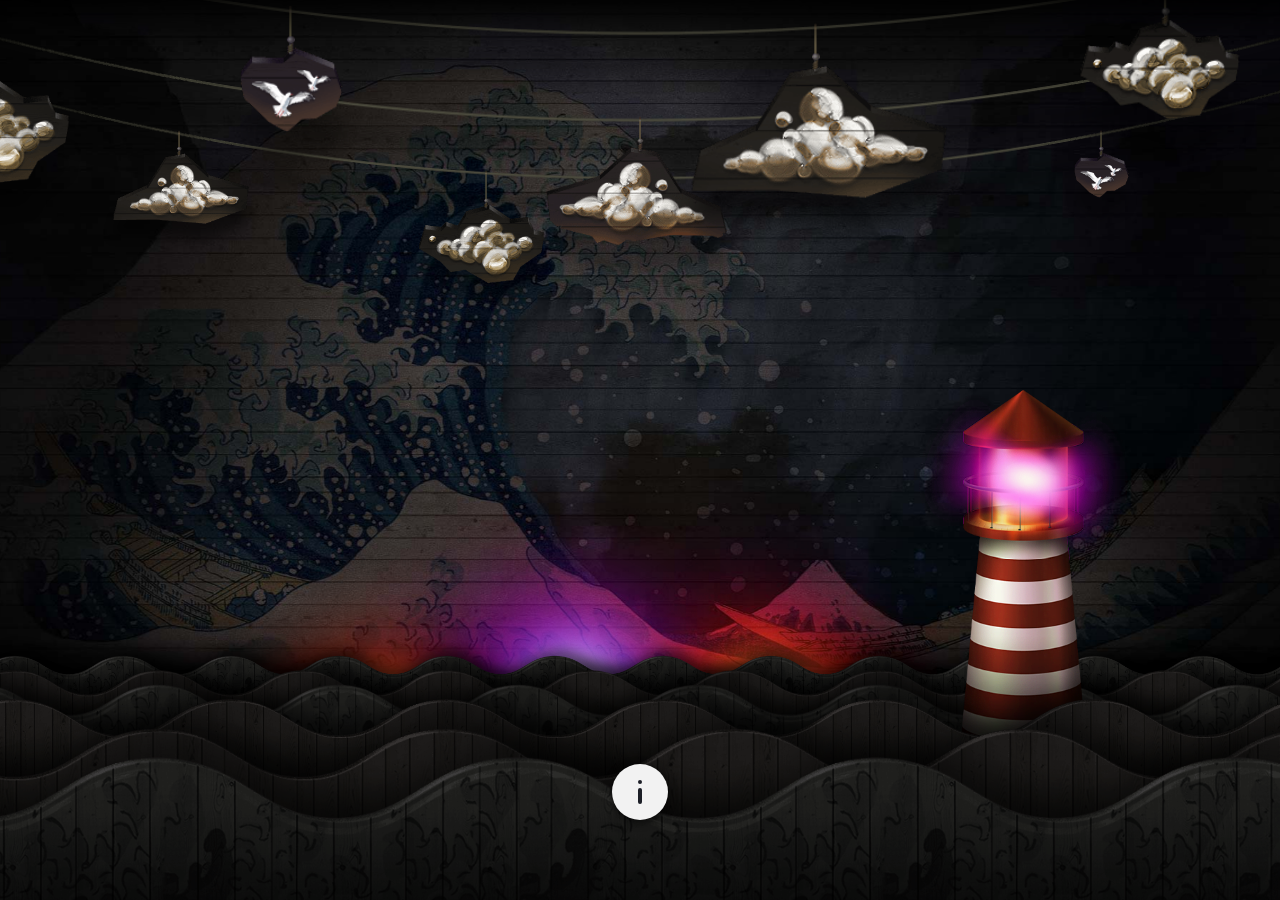
==== index.html @ 2e56b2ea "Add files via upload" ====
<!DOCTYPE html>
<html>
<head>

	<meta http-equiv="Content-Type" content="text/html; charset=utf-8">

	<title>hjwangwei.club</title>
	<!-- Behavioral Meta Data -->
	<meta name="apple-mobile-web-app-capable" content="yes">
	<meta name="viewport" content="width=device-width, initial-scale=1, maximum-scale=1, user-scalable=no">
	<!-- Styles -->
	<link rel="stylesheet" type="text/css" href="assets/styles/css/styles.css"/>

</head>
<body>

	<div id="fb-root"></div>

	<div id="container" class="wrapper">
		<ul id="scene" class="scene unselectable"
			data-friction-x="0.1"
			data-friction-y="0.1"
			data-scalar-x="25"
			data-scalar-y="15">
			<li class="layer" data-depth="0.00"></li>
			<li class="layer" data-depth="0.10"><div class="background"></div></li>
			<li class="layer" data-depth="0.10"><div class="light orange b phase-4"></div></li>
			<li class="layer" data-depth="0.10"><div class="light purple c phase-5"></div></li>
			<li class="layer" data-depth="0.10"><div class="light orange d phase-3"></div></li>
			<li class="layer" data-depth="0.15">
				<ul class="rope depth-10">
					<li><img src="assets/images/rope.png" alt="Rope"></li>
					<li class="hanger position-2">
						<div class="board cloud-2 swing-1"></div>
					</li>
					<li class="hanger position-4">
						<div class="board cloud-1 swing-3"></div>
					</li>
					<li class="hanger position-8">
						<div class="board birds swing-5"></div>
					</li>
				</ul>
			</li>
			<li class="layer" data-depth="0.30">
				<ul class="rope depth-30">
					<li><img src="assets/images/rope.png" alt="Rope"></li>
					<li class="hanger position-1">
						<div class="board cloud-1 swing-3"></div>
					</li>
					<li class="hanger position-5">
						<div class="board cloud-4 swing-1"></div>
					</li>
				</ul>
			</li>
			<li class="layer" data-depth="0.30"><div class="wave paint depth-30"></div></li>
			<li class="layer" data-depth="0.40"><div class="wave plain depth-40"></div></li>
			<li class="layer" data-depth="0.50"><div class="wave paint depth-50"></div></li>
			<li class="layer" data-depth="0.60"><div class="lighthouse depth-60"></div></li>
			<li class="layer" data-depth="0.60">
				<ul class="rope depth-60">
					<li><img src="assets/images/rope.png" alt="Rope"></li>
					<li class="hanger position-3">
						<div class="board birds swing-5"></div>
					</li>
					<li class="hanger position-6">
						<div class="board cloud-2 swing-2"></div>
					</li>
					<li class="hanger position-8">
						<div class="board cloud-3 swing-4"></div>
					</li>
				</ul>
			</li>
			<li class="layer" data-depth="0.60"><div class="wave plain depth-60"></div></li>
			<li class="layer" data-depth="0.80"><div class="wave plain depth-80"></div></li>
			<li class="layer" data-depth="1.00"><div class="wave paint depth-100"></div></li>
		</ul>
		<section id="about" class="wrapper about hide accelerate">
			<div class="cell accelerate">
				<div class="cables center accelerate">
					<div class="panel accelerate">
						<header>
							<h1>hjwangwei<em>.club</em></h1>
						</header>
						
						<div class="social">
							请选择服务 <span class="handle"></span>
						  <span class="handle"></span>
						</div>
						<ul class="links">
						  <a class="github" target="_blank" href="sjcf/index.html"> 随机吃饭</a>
							<li></li>
						</ul>
				  </div>
				</div>
			</div>
		</section>
		<button id="toggle" class="toggle i">
			<div class="cross">
				<div class="x"></div>
				<div class="y"></div>
			</div>
		</button>
		<div id="prompt" class="wrapper prompt hide accelerate">
			<div class="cell accelerate">
				<div class="panel center unselectable accelerate">
					<button id="dismiss" class="dismiss">
						<div class="cross">
							<div class="x"></div>
							<div class="y"></div>
						</div>
					</button>
					<div class="tilt-scene">
						<img class="tilt" src="assets/images/tilt.png">
					</div>
					<h2>Tilting is fun!</h2>
					<p>For the best experience, check out this site on a mobile 
					or tablet equipped with a gyroscope</p>
					<p>(iPads are the coolest)</p>
				</div>
			</div>
		</div>

	</div>

	<!-- Scripts -->
	<script src="assets/scripts/js/libraries.min.js"></script>
	<script src="deploy/jquery.parallax.js"></script>
	<script>

	// jQuery Selections
	var $html = $('html'),
			$container = $('#container'),
			$prompt = $('#prompt'),
			$toggle = $('#toggle'),
			$about = $('#about'),
			$scene = $('#scene');

	// Hide browser menu.
	(function() {
		setTimeout(function(){window.scrollTo(0,0);},0);
	})();

	// Setup FastClick.
	FastClick.attach(document.body);

	// Add touch functionality.
	if (Hammer.HAS_TOUCHEVENTS) {
		$container.hammer({drag_lock_to_axis: true});
		_.tap($html, 'a,button,[data-tap]');
	}

	// Add touch or mouse class to html element.
	$html.addClass(Hammer.HAS_TOUCHEVENTS ? 'touch' : 'mouse');

	// Resize handler.
	(resize = function() {
		$scene[0].style.width = window.innerWidth + 'px';
		$scene[0].style.height = window.innerHeight + 'px';
		if (!$prompt.hasClass('hide')) {
			if (window.innerWidth < 600) {
				$toggle.addClass('hide');
			} else {
				$toggle.removeClass('hide');
			}
		}
	})();

	// Attach window listeners.
	window.onresize = _.debounce(resize, 200);
	window.onscroll = _.debounce(resize, 200);

	function showDetails() {
		$about.removeClass('hide');
		$toggle.removeClass('i');
	}

	function hideDetails() {
		$about.addClass('hide');
		$toggle.addClass('i');
	}

	// Listen for toggle click event.
	$toggle.on('click', function(event) {
		$toggle.hasClass('i') ? showDetails() : hideDetails();
	});

	// Pretty simple huh?
	$scene.parallax();

	// Check for orientation support.
	setTimeout(function() {
		if ($scene.data('mode') === 'cursor') {
			$prompt.removeClass('hide');
			if (window.innerWidth < 600) $toggle.addClass('hide');
			$prompt.on('click', function(event) {
				$prompt.addClass('hide');
				if (window.innerWidth < 600) {
					setTimeout(function() {
						$toggle.removeClass('hide');
					},1200);
				}
			});
		}
	},1000);

	</script>
<div style="text-align:center;clear:both">
<p>适用浏览器：FireFox、Chrome、Safari、Opera、傲游、搜狗. 不支持IE8、360、世界之窗。</p>
<p>来源：<a href="http://sc.chinaz.com/" target="_blank">站长素材</a></p>
</div>
</body>
</html>
---- assets/styles/css/styles.css ----
@import url("http://fonts.googleapis.com/css?family=Dosis:600|Roboto+Slab:100,300,400,700");
article,
aside,
details,
figcaption,
figure,
footer,
header,
hgroup,
nav,
section,
summary {
  display: block; }

audio,
canvas,
video {
  display: inline-block;
  *display: inline;
  *zoom: 1; }

audio:not([controls]) {
  display: none;
  height: 0; }

[hidden] {
  display: none; }

html {
  font-size: 100%;
  -webkit-text-size-adjust: 100%;
  -ms-text-size-adjust: 100%; }

html,
button,
input,
select,
textarea {
  font-family: sans-serif; }

body {
  margin: 0; }

a:focus {
  outline: thin dotted; }

a:hover,
a:active {
  outline: 0; }

abbr[title] {
  border-bottom: 1px dotted; }

b,
strong {
  font-weight: bold; }

dfn {
  font-style: italic; }

mark {
  background: yellow;
  color: black; }

pre,
code,
kbd,
samp {
  font-family: monospace, serif;
  _font-family: "courier new", monospace;
  font-size: 1em; }

q {
  quotes: none; }

q:before,
q:after {
  content: "";
  content: none; }

small {
  font-size: 75%; }

sub,
sup {
  font-size: 75%;
  line-height: 0;
  position: relative;
  vertical-align: baseline; }

sup {
  top: -0.5em; }

sub {
  bottom: -0.25em; }

dl,
menu,
ol,
ul {
  margin: 1em 0; }

dd {
  margin: 0 0 0 40px; }

menu,
ol,
ul {
  padding: 0 0 0 40px; }

nav ul,
nav ol {
  list-style: none;
  list-style-image: none; }

img {
  border: 0;
  -ms-interpolation-mode: bicubic; }

svg:not(:root) {
  overflow: hidden; }

figure {
  margin: 0; }

form {
  margin: 0; }

fieldset {
  border: 1px solid silver;
  margin: 0 0;
  padding: 0.35em 0.625em 0.75em; }

legend {
  border: 0;
  padding: 0;
  white-space: normal;
  *margin-left: -7px; }

button,
input,
select,
textarea {
  font-size: 100%;
  margin: 0;
  vertical-align: baseline;
  *vertical-align: middle; }

button,
input {
  line-height: normal; }

button,
input[type="button"],
input[type="reset"],
input[type="submit"] {
  cursor: pointer;
  -webkit-appearance: button;
  *overflow: visible; }

button[disabled],
input[disabled] {
  cursor: default; }

input[type="checkbox"],
input[type="radio"] {
  box-sizing: border-box;
  padding: 0;
  *height: 13px;
  *width: 13px; }

input[type="search"] {
  -webkit-appearance: textfield;
  -moz-box-sizing: content-box;
  -webkit-box-sizing: content-box;
  box-sizing: content-box; }

input[type="search"]::-webkit-search-decoration,
input[type="search"]::-webkit-search-cancel-button {
  -webkit-appearance: none; }

button::-moz-focus-inner,
input::-moz-focus-inner {
  border: 0;
  padding: 0; }

textarea {
  overflow: auto;
  vertical-align: top; }

table {
  border-collapse: collapse;
  border-spacing: 0; }

@font-face {
  font-family: "icons";
  src: url("../../fonts/icons/icons.eot");
  src: url("../../fonts/icons/icons.eot?#iefix") format("embedded-opentype"), url("../../fonts/icons/icons.woff") format("woff"), url("../../fonts/icons/icons.ttf") format("truetype"), url("../../fonts/icons/icons.svg#icons") format("svg");
  font-weight: normal;
  font-style: normal; }

::selection {
  text-shadow: none;
  background: black;
  color: white; }

::-moz-selection {
  text-shadow: none;
  background: black;
  color: white; }

html {
  font-family: "Roboto Slab", sans-serif;
  font-size: 12px; }

body {
  -webkit-font-smoothing: antialiased;
  text-rendering: optimizeLegibility;
  line-height: 1.4em;
  background-color: black;
  text-align: center;
  color: white; }

h1, h2, h3 {
  line-height: 1.4em;
  font-weight: 300;
  margin: 0; }

h1 {
  font-size: 2.83333em; }

h2 {
  font-size: 2.33333em; }

p {
  margin: 0 0 1.4em; }

em {
  font-style: normal;
  color: #d92400; }

img {
  display: block;
  width: 100%; }

ul {
  list-style: none;
  display: block;
  padding: 0;
  margin: 0; }

a {
  text-decoration: none;
  color: #d92400; }

button {
  -webkit-font-smoothing: antialiased;
  -webkit-border-radius: 24px;
  -moz-border-radius: 24px;
  border-radius: 24px;
  -webkit-background-clip: padding-box;
  -moz-background-clip: padding-box;
  background-clip: padding-box;
  font-size: 1.33333em;
  line-height: 45.6px;
  font-family: "Dosis", sans-serif;
  background-color: #f2f2f2;
  font-weight: 600;
  height: 48px;
  width: 48px;
  position: relative;
  display: block;
  margin: 0 auto;
  border: none; }
  button.hide {
    opacity: 0; }

footer {
  position: absolute;
  padding: 17px 10px;
  text-align: right;
  bottom: 0;
  right: 0;
  left: 0; }
  footer .fb-like {
    display: inline-block;
    position: absolute;
    margin-left: 12px;
    bottom: 43px;
    right: 22px; }
  footer .twitter-share-button {
    display: inline-block;
    margin-left: 12px; }

.accelerate {
  -webkit-transform: translate3d(0,0,0);
  -moz-transform: translate3d(0,0,0);
  transform: translate3d(0,0,0);
  -webkit-transform-style: preserve-3d;
  -moz-transform-style: preserve-3d;
  transform-style: preserve-3d;
  -webkit-backface-visibility: hidden;
  -moz-backface-visibility: hidden;
  backface-visibility: hidden; }

.center {
  max-width: 400px;
  margin: 0 auto;
  width: 88%; }

.wrapper {
  min-height: 460px;
  position: absolute;
  overflow: hidden;
  display: table;
  height: 100%;
  width: 100%;
  left: 0;
  top: 0; }

.cell {
  vertical-align: middle;
  display: table-cell; }

.panel {
  -webkit-box-shadow: 0 2px 8px rgba(0, 0, 0, 0.6);
  -moz-box-shadow: 0 2px 8px rgba(0, 0, 0, 0.6);
  box-shadow: 0 2px 8px rgba(0, 0, 0, 0.6);
  -webkit-border-radius: 6px;
  -moz-border-radius: 6px;
  border-radius: 6px;
  -webkit-background-clip: padding-box;
  -moz-background-clip: padding-box;
  background-clip: padding-box;
  -webkit-transform: translate3d(0,0,0);
  -moz-transform: translate3d(0,0,0);
  transform: translate3d(0,0,0);
  position: relative; }

.about {
  -webkit-font-smoothing: auto;
  -webkit-perspective: 1000px;
  -moz-perspective: 1000px;
  perspective: 1000px;
  color: #666666; }
  .about:after {
    background-image: -webkit-linear-gradient(top, rgba(0, 0, 0, 0.8) 0%, rgba(0, 0, 0, 0) 100%);
    background-image: -moz-linear-gradient(top, rgba(0, 0, 0, 0.8) 0%, rgba(0, 0, 0, 0) 100%);
    background-image: linear-gradient(top, rgba(0, 0, 0, 0.8) 0%, rgba(0, 0, 0, 0) 100%);
    position: absolute;
    display: block;
    width: 100%;
    content: "";
    height: 5%;
    left: 0;
    top: 0; }
  .about.hide .cables {
    -webkit-transform: translate3d(0,-10%,0) rotateX(-90deg);
    -moz-transform: translate3d(0,-10%,0) rotateX(-90deg);
    transform: translate3d(0,-10%,0) rotateX(-90deg);
    opacity: 0; }
  .about.hide .panel {
    -webkit-transform: rotateX(-20deg);
    -moz-transform: rotateX(-20deg);
    transform: rotateX(-20deg); }
  .about .panel,
  .about .cables {
    -webkit-transform: translate3d(0,0,0);
    -moz-transform: translate3d(0,0,0);
    transform: translate3d(0,0,0);
    -webkit-transform-style: preserve-3d;
    -moz-transform-style: preserve-3d;
    transform-style: preserve-3d;
    -webkit-backface-visibility: hidden;
    -moz-backface-visibility: hidden;
    backface-visibility: hidden;
    position: relative; }
  .about .cables {
    -webkit-transform-origin: 50% -100%;
    -moz-transform-origin: 50% -100%;
    transform-origin: 50% -100%; }
    .about .cables:before {
      left: 10%;
      background: transparent url(../../images/cable.png) 0 0 no-repeat;
      position: absolute;
      display: block;
      height: 860px;
      width: 30px;
      content: "";
      top: -837px;
      z-index: 1; }
    .about .cables:after {
      right: 10%;
      background: transparent url(../../images/cable.png) 0 0 no-repeat;
      position: absolute;
      display: block;
      height: 860px;
      width: 30px;
      content: "";
      top: -837px;
      z-index: 1; }
  .about .panel {
    -webkit-transform-origin: 50% 0%;
    -moz-transform-origin: 50% 0%;
    transform-origin: 50% 0%;
    background: #f2f2f2 url(../../images/panel.jpg) -7px 0;
    background-size: 399px 357px; }
    .about .panel:before {
      border-left: 1px dashed rgba(29, 31, 39, 0.2);
      position: absolute;
      display: block;
      height: 100%;
      content: "";
      left: 5%;
      top: 0; }
    .about .panel:after {
      -webkit-border-radius: 0 0 6px 0;
      -moz-border-radius: 0 0 6px 0;
      border-radius: 0 0 6px 0;
      -webkit-background-clip: padding-box;
      -moz-background-clip: padding-box;
      background-clip: padding-box;
      background: transparent url(../../images/compass.png) 0 0 no-repeat;
      background-size: 224px 224px;
      position: absolute;
      display: block;
      height: 160px;
      width: 120px;
      opacity: 0.2;
      content: "";
      bottom: 0;
      right: 0; }
    .about .panel header {
      padding: 1em 0 1em; }
      .about .panel header:before {
        -webkit-border-radius: 6px 0 0 0;
        -moz-border-radius: 6px 0 0 0;
        border-radius: 6px 0 0 0;
        -webkit-background-clip: padding-box;
        -moz-background-clip: padding-box;
        background-clip: padding-box;
        background: transparent url(../../images/map.png) 0 0 no-repeat;
        background-size: 60.5px 82.5px;
        position: absolute;
        display: block;
        height: 150px;
        width: 110px;
        opacity: 0.8;
        content: "";
        left: 0;
        top: 0; }
    .about .panel h1 {
      font-weight: 100;
      color: #d92400; }
      .about .panel h1 em {
        color: #1d1f27; }
    .about .panel p {
      margin: 0 8% 1.2em;
      position: relative;
      z-index: 1; }
      .about .panel p strong {
        font-weight: 700;
        color: #1d1f27; }
    .about .panel .social {
      margin: 1.4em 0 1em;
      position: relative;
      z-index: 1; }
    .about .panel .twitter-follow-button {
      display: inline-block;
      margin-bottom: 0.8em; }
      .about .panel .twitter-follow-button + .twitter-follow-button {
        margin-left: 0.4em; }
    .about .panel .links {
      zoom: 1;
      -webkit-box-shadow: 0 0 8px 4px rgba(0, 0, 0, 0.1);
      -moz-box-shadow: 0 0 8px 4px rgba(0, 0, 0, 0.1);
      box-shadow: 0 0 8px 4px rgba(0, 0, 0, 0.1);
      border-top: 1px solid rgba(0, 0, 0, 0.2);
      position: relative;
      z-index: 1; }
      .about .panel .links:after, .about .panel .links:before {
        display: table;
        content: ""; }
      .about .panel .links:after {
        clear: both; }
      .about .panel .links li {
        -webkit-box-sizing: border-box;
        -moz-box-sizing: border-box;
        box-sizing: border-box;
        display: block;
        float: left;
        width: 50%; }
        .about .panel .links li a {
          -webkit-border-radius: 0 0 0 5px;
          -moz-border-radius: 0 0 0 5px;
          border-radius: 0 0 0 5px;
          -webkit-background-clip: padding-box;
          -moz-background-clip: padding-box;
          background-clip: padding-box; }
        .about .panel .links li + li {
          border-left: 1px solid rgba(0, 0, 0, 0.2); }
          .about .panel .links li + li a {
            -webkit-border-radius: 0 0 5px 0;
            -moz-border-radius: 0 0 5px 0;
            border-radius: 0 0 5px 0;
            -webkit-background-clip: padding-box;
            -moz-background-clip: padding-box;
            background-clip: padding-box; }
      .about .panel .links a {
        -webkit-font-smoothing: antialiased;
        font-size: 1.33333em;
        font-family: "Dosis", sans-serif;
        text-transform: uppercase;
        font-weight: 600;
        padding: 1em 0 1.1em;
        display: block; }
        .about .panel .links a.github:before, .about .panel .links a.download:before {
          content: "";
          font-family: "icons";
          text-transform: none;
          font-weight: normal;
          font-style: normal;
          line-height: 1em;
          font-size: 0.8em;
          margin-right: 0.5em;
          margin-left: -0.8em;
          position: relative;
          top: -1px; }
        .about .panel .links a.download:before {
          content: "d"; }
        .about .panel .links a.github:before {
          margin-right: 0.4em;
          content: "g"; }

.toggle {
  -webkit-box-shadow: 0 2px 8px rgba(0, 0, 0, 0.6);
  -moz-box-shadow: 0 2px 8px rgba(0, 0, 0, 0.6);
  box-shadow: 0 2px 8px rgba(0, 0, 0, 0.6);
  margin: -24px;
  position: absolute;
  bottom: 11.6%;
  left: 50%; }
  .toggle.i .cross {
    -webkit-transform: rotateZ(0deg);
    -moz-transform: rotateZ(0deg);
    transform: rotateZ(0deg); }
    .toggle.i .cross .x {
      margin-left: -2px;
      width: 4px;
      margin-top: -12px; }
    .toggle.i .cross .y {
      margin-top: -4px;
      height: 16px; }

.cross {
  -webkit-transform: rotateZ(45deg);
  -moz-transform: rotateZ(45deg);
  transform: rotateZ(45deg);
  position: absolute;
  left: 50%;
  top: 50%; }
  .cross .x, .cross .y {
    -webkit-border-radius: 2px;
    -moz-border-radius: 2px;
    border-radius: 2px;
    -webkit-background-clip: padding-box;
    -moz-background-clip: padding-box;
    background-clip: padding-box;
    background-color: #1d1f27;
    height: 4px;
    width: 4px;
    margin: -2px;
    position: absolute;
    left: 0;
    top: 0; }
  .cross .x {
    margin-left: -12px;
    margin-top: -2px;
    width: 24px; }
  .cross .y {
    margin-top: -12px;
    height: 24px; }

.prompt.hide {
  visibility: hidden; }
  .prompt.hide .panel {
    -webkit-transform: translate3d(0,250%,0) rotateY(360deg);
    -moz-transform: translate3d(0,250%,0) rotateY(360deg);
    transform: translate3d(0,250%,0) rotateY(360deg);
    opacity: 0; }
.prompt .cell {
  -webkit-perspective: 1000px;
  -moz-perspective: 1000px;
  perspective: 1000px; }
.prompt .dismiss {
  -webkit-transform: scale(0.5);
  -moz-transform: scale(0.5);
  transform: scale(0.5);
  background-color: transparent;
  position: absolute;
  right: 4px;
  top: 4px; }
.prompt .x, .prompt .y {
  background: white; }
.prompt .center {
  max-width: 300px;
  width: 82%; }
.prompt .panel {
  -webkit-perspective: none;
  -moz-perspective: none;
  perspective: none;
  -webkit-transform-style: flat;
  -moz-transform-style: flat;
  transform-style: flat;
  -webkit-transition: all 1.8s cubic-bezier(0.77, 0, 0.175, 1);
  -moz-transition: all 1.8s cubic-bezier(0.77, 0, 0.175, 1);
  transition: all 1.8s cubic-bezier(0.77, 0, 0.175, 1);
  border: 1px solid rgba(255, 255, 255, 0.15);
  background-color: rgba(0, 0, 0, 0.65);
  padding: 1.2em 0 1.8em; }
  .prompt .panel img {
    margin: 0.6em auto;
    width: 100px; }
  .prompt .panel h2 {
    margin: 0 0 0.4em; }
  .prompt .panel p {
    font-size: 1.25em;
    margin: 0 10% 1.25em;
    line-height: 1.25em;
    color: #999999; }
.prompt .tilt-scene {
  -webkit-perspective: 1000px;
  -moz-perspective: 1000px;
  perspective: 1000px;
  -webkit-transform: translate3d(0,0,100px);
  -moz-transform: translate3d(0,0,100px);
  transform: translate3d(0,0,100px);
  margin: 0 auto;
  width: 60%; }
.prompt .tilt {
  -webkit-animation: tilt 4s infinite alternate cubic-bezier(0.455, 0.03, 0.515, 0.955);
  -moz-animation: tilt 4s infinite alternate cubic-bezier(0.455, 0.03, 0.515, 0.955);
  animation: tilt 4s infinite alternate cubic-bezier(0.455, 0.03, 0.515, 0.955); }

.scene,
.layer {
  display: block;
  height: 100%;
  width: 100%;
  padding: 0;
  margin: 0; }

.scene {
  min-height: 460px;
  position: relative;
  overflow: hidden; }

.layer {
  position: absolute; }
  .layer div {
    -webkit-transform: translate3d(0,0,0);
    -moz-transform: translate3d(0,0,0);
    transform: translate3d(0,0,0);
    -webkit-transform-style: preserve-3d;
    -moz-transform-style: preserve-3d;
    transform-style: preserve-3d;
    -webkit-backface-visibility: hidden;
    -moz-backface-visibility: hidden;
    backface-visibility: hidden; }

.title {
  font-size: 3em;
  text-shadow: 0 8px 6px rgba(0, 0, 0, 0.6);
  margin-top: -0.7em;
  position: absolute;
  width: 100%;
  top: 42%; }

.background {
  background: url(../../images/background.jpg) no-repeat 50% 100%;
  bottom: 96px;
  background-size: cover;
  position: absolute;
  width: 110%;
  left: -5%;
  top: -5%; }

.lighthouse {
  -webkit-transform-origin: 50% 90%;
  -moz-transform-origin: 50% 90%;
  transform-origin: 50% 90%;
  -webkit-animation: lighthouse 4s 0.1s infinite alternate cubic-bezier(0.455, 0.03, 0.515, 0.955);
  -moz-animation: lighthouse 4s 0.1s infinite alternate cubic-bezier(0.455, 0.03, 0.515, 0.955);
  animation: lighthouse 4s 0.1s infinite alternate cubic-bezier(0.455, 0.03, 0.515, 0.955);
  margin: 0px -64px;
  background-size: 128px 224px;
  height: 224px;
  width: 128px;
  background-image: url(../../images/lighthouse.png);
  background-repeat: no-repeat;
  bottom: 64px;
  position: absolute;
  right: 20%; }

.wave {
  background: transparent repeat-x;
  position: absolute;
  width: 300%;
  left: -100%; }
  .wave:after {
    background-color: black;
    position: absolute;
    display: block;
    content: "";
    height: 500px;
    width: 100%;
    top: 100%;
    left: 0; }
  .wave.plain {
    background-image: url(../../images/wave-plain.png); }
  .wave.paint {
    background-image: url(../../images/wave-paint.png); }

.light {
  margin: -120px -120px;
  background-size: 240px 240px;
  height: 240px;
  width: 240px;
  background-repeat: no-repeat;
  bottom: 112px;
  position: absolute;
  left: 50%; }
  .light.orange {
    background-image: url(../../images/light-orange.png); }
  .light.purple {
    background-image: url(../../images/light-purple.png); }
  .light.a {
    bottom: 80px;
    left: 20%; }
  .light.b {
    bottom: 80px;
    left: 30%; }
  .light.c {
    bottom: 112px;
    left: 45%; }
  .light.d {
    bottom: 96px;
    left: 60%; }
  .light.e {
    bottom: 112px;
    left: 75%; }
  .light.f {
    bottom: 64px;
    left: 80%; }
  .light.phase-1 {
    -webkit-animation: phase 20s 0.1s infinite linear;
    -moz-animation: phase 20s 0.1s infinite linear;
    animation: phase 20s 0.1s infinite linear; }
  .light.phase-2 {
    -webkit-animation: phase 18s 0.1s infinite linear;
    -moz-animation: phase 18s 0.1s infinite linear;
    animation: phase 18s 0.1s infinite linear; }
  .light.phase-3 {
    -webkit-animation: phase 16s 0.1s infinite linear;
    -moz-animation: phase 16s 0.1s infinite linear;
    animation: phase 16s 0.1s infinite linear; }
  .light.phase-4 {
    -webkit-animation: phase 14s 0.1s infinite linear;
    -moz-animation: phase 14s 0.1s infinite linear;
    animation: phase 14s 0.1s infinite linear; }
  .light.phase-5 {
    -webkit-animation: phase 12s 0.1s infinite linear;
    -moz-animation: phase 12s 0.1s infinite linear;
    animation: phase 12s 0.1s infinite linear; }
  .light.phase-6 {
    -webkit-animation: phase 10s 0.1s infinite linear;
    -moz-animation: phase 10s 0.1s infinite linear;
    animation: phase 10s 0.1s infinite linear; }

.rope {
  width: 120%;
  position: relative;
  left: -10%;
  position: relative; }

.hanger {
  -webkit-transform-origin: 0% 0%;
  -moz-transform-origin: 0% 0%;
  transform-origin: 0% 0%;
  position: absolute; }
  .hanger.position-1 {
    top: 28%; }
  .hanger.position-2 {
    top: 46%; }
  .hanger.position-3 {
    top: 59%; }
  .hanger.position-4 {
    top: 66.5%; }
  .hanger.position-5 {
    top: 69.5%; }
  .hanger.position-6 {
    top: 66.5%; }
  .hanger.position-7 {
    top: 59%; }
  .hanger.position-8 {
    top: 46%; }
  .hanger.position-9 {
    top: 28%; }
  .hanger.position-1 {
    left: 10%; }
  .hanger.position-2 {
    left: 20%; }
  .hanger.position-3 {
    left: 30%; }
  .hanger.position-4 {
    left: 40%; }
  .hanger.position-5 {
    left: 50%; }
  .hanger.position-6 {
    left: 60%; }
  .hanger.position-7 {
    left: 70%; }
  .hanger.position-8 {
    left: 80%; }
  .hanger.position-9 {
    left: 90%; }

.board {
  -webkit-transform-origin: 50% 0%;
  -moz-transform-origin: 50% 0%;
  transform-origin: 50% 0%;
  margin: 0px -140px;
  background-size: 280px 280px;
  height: 280px;
  width: 280px;
  background-repeat: no-repeat;
  position: absolute;
  top: -4px;
  left: 0; }
  .board.birds {
    background-image: url(../../images/board-birds.png); }
  .board.cloud-1 {
    background-image: url(../../images/board-cloud-1.png); }
  .board.cloud-2 {
    background-image: url(../../images/board-cloud-2.png); }
  .board.cloud-3 {
    background-image: url(../../images/board-cloud-3.png); }
  .board.cloud-4 {
    background-image: url(../../images/board-cloud-4.png); }

.swing-1 {
  -webkit-animation: swing 4s infinite alternate cubic-bezier(0.455, 0.03, 0.515, 0.955);
  -moz-animation: swing 4s infinite alternate cubic-bezier(0.455, 0.03, 0.515, 0.955);
  animation: swing 4s infinite alternate cubic-bezier(0.455, 0.03, 0.515, 0.955); }

.swing-2 {
  -webkit-animation: swing 3.5s infinite alternate cubic-bezier(0.455, 0.03, 0.515, 0.955);
  -moz-animation: swing 3.5s infinite alternate cubic-bezier(0.455, 0.03, 0.515, 0.955);
  animation: swing 3.5s infinite alternate cubic-bezier(0.455, 0.03, 0.515, 0.955); }

.swing-3 {
  -webkit-animation: swing 3s infinite alternate cubic-bezier(0.455, 0.03, 0.515, 0.955);
  -moz-animation: swing 3s infinite alternate cubic-bezier(0.455, 0.03, 0.515, 0.955);
  animation: swing 3s infinite alternate cubic-bezier(0.455, 0.03, 0.515, 0.955); }

.swing-4 {
  -webkit-animation: swing 2.5s infinite alternate cubic-bezier(0.455, 0.03, 0.515, 0.955);
  -moz-animation: swing 2.5s infinite alternate cubic-bezier(0.455, 0.03, 0.515, 0.955);
  animation: swing 2.5s infinite alternate cubic-bezier(0.455, 0.03, 0.515, 0.955); }

.swing-5 {
  -webkit-animation: swing 2s infinite alternate cubic-bezier(0.455, 0.03, 0.515, 0.955);
  -moz-animation: swing 2s infinite alternate cubic-bezier(0.455, 0.03, 0.515, 0.955);
  animation: swing 2s infinite alternate cubic-bezier(0.455, 0.03, 0.515, 0.955); }

.wave.depth-10 {
  -webkit-animation: wave 8s 0.1s infinite linear;
  -moz-animation: wave 8s 0.1s infinite linear;
  animation: wave 8s 0.1s infinite linear;
  bottom: 140px;
  margin: 0px 0px;
  background-size: 40px 16px;
  height: 16px; }
  .wave.depth-10:after {
    height: 144px; }

.rope.depth-10 {
  -webkit-transform: scale(1);
  -moz-transform: scale(1);
  transform: scale(1);
  top: 20%; }
  .rope.depth-10 .hanger {
    -webkit-transform: scale(0.25);
    -moz-transform: scale(0.25);
    transform: scale(0.25); }

.wave.depth-20 {
  -webkit-animation: wave 7.55556s 0.1s infinite linear;
  -moz-animation: wave 7.55556s 0.1s infinite linear;
  animation: wave 7.55556s 0.1s infinite linear;
  bottom: 120px;
  margin: 0px 0px;
  background-size: 80px 32px;
  height: 32px; }
  .wave.depth-20:after {
    height: 128px; }

.rope.depth-20 {
  -webkit-transform: scale(1.02778);
  -moz-transform: scale(1.02778);
  transform: scale(1.02778);
  top: 16.66667%; }
  .rope.depth-20 .hanger {
    -webkit-transform: scale(0.27778);
    -moz-transform: scale(0.27778);
    transform: scale(0.27778); }

.wave.depth-30 {
  -webkit-animation: wave 7.11111s 0.1s infinite linear;
  -moz-animation: wave 7.11111s 0.1s infinite linear;
  animation: wave 7.11111s 0.1s infinite linear;
  bottom: 100px;
  margin: 0px 0px;
  background-size: 120px 48px;
  height: 48px; }
  .wave.depth-30:after {
    height: 112px; }

.rope.depth-30 {
  -webkit-transform: scale(1.05556);
  -moz-transform: scale(1.05556);
  transform: scale(1.05556);
  top: 13.33333%; }
  .rope.depth-30 .hanger {
    -webkit-transform: scale(0.30556);
    -moz-transform: scale(0.30556);
    transform: scale(0.30556); }

.wave.depth-40 {
  -webkit-animation: wave 6.66667s 0.1s infinite linear;
  -moz-animation: wave 6.66667s 0.1s infinite linear;
  animation: wave 6.66667s 0.1s infinite linear;
  bottom: 80px;
  margin: 0px 0px;
  background-size: 160px 64px;
  height: 64px; }
  .wave.depth-40:after {
    height: 96px; }

.rope.depth-40 {
  -webkit-transform: scale(1.08333);
  -moz-transform: scale(1.08333);
  transform: scale(1.08333);
  top: 10.0%; }
  .rope.depth-40 .hanger {
    -webkit-transform: scale(0.33333);
    -moz-transform: scale(0.33333);
    transform: scale(0.33333); }

.wave.depth-50 {
  -webkit-animation: wave 6.22222s 0.1s infinite linear;
  -moz-animation: wave 6.22222s 0.1s infinite linear;
  animation: wave 6.22222s 0.1s infinite linear;
  bottom: 60px;
  margin: 0px 0px;
  background-size: 200px 80px;
  height: 80px; }
  .wave.depth-50:after {
    height: 80px; }

.rope.depth-50 {
  -webkit-transform: scale(1.11111);
  -moz-transform: scale(1.11111);
  transform: scale(1.11111);
  top: 6.66667%; }
  .rope.depth-50 .hanger {
    -webkit-transform: scale(0.36111);
    -moz-transform: scale(0.36111);
    transform: scale(0.36111); }

.wave.depth-60 {
  -webkit-animation: wave 5.77778s 0.1s infinite linear;
  -moz-animation: wave 5.77778s 0.1s infinite linear;
  animation: wave 5.77778s 0.1s infinite linear;
  bottom: 40px;
  margin: 0px 0px;
  background-size: 240px 96px;
  height: 96px; }
  .wave.depth-60:after {
    height: 64px; }

.rope.depth-60 {
  -webkit-transform: scale(1.13889);
  -moz-transform: scale(1.13889);
  transform: scale(1.13889);
  top: 3.33333%; }
  .rope.depth-60 .hanger {
    -webkit-transform: scale(0.38889);
    -moz-transform: scale(0.38889);
    transform: scale(0.38889); }

.wave.depth-70 {
  -webkit-animation: wave 5.33333s 0.1s infinite linear;
  -moz-animation: wave 5.33333s 0.1s infinite linear;
  animation: wave 5.33333s 0.1s infinite linear;
  bottom: 20px;
  margin: 0px 0px;
  background-size: 280px 112px;
  height: 112px; }
  .wave.depth-70:after {
    height: 48px; }

.rope.depth-70 {
  -webkit-transform: scale(1.16667);
  -moz-transform: scale(1.16667);
  transform: scale(1.16667);
  top: 0.0%; }
  .rope.depth-70 .hanger {
    -webkit-transform: scale(0.41667);
    -moz-transform: scale(0.41667);
    transform: scale(0.41667); }

.wave.depth-80 {
  -webkit-animation: wave 4.88889s 0.1s infinite linear;
  -moz-animation: wave 4.88889s 0.1s infinite linear;
  animation: wave 4.88889s 0.1s infinite linear;
  bottom: 0px;
  margin: 0px 0px;
  background-size: 320px 128px;
  height: 128px; }
  .wave.depth-80:after {
    height: 32px; }

.rope.depth-80 {
  -webkit-transform: scale(1.19444);
  -moz-transform: scale(1.19444);
  transform: scale(1.19444);
  top: -3.33333%; }
  .rope.depth-80 .hanger {
    -webkit-transform: scale(0.44444);
    -moz-transform: scale(0.44444);
    transform: scale(0.44444); }

.wave.depth-90 {
  -webkit-animation: wave 4.44444s 0.1s infinite linear;
  -moz-animation: wave 4.44444s 0.1s infinite linear;
  animation: wave 4.44444s 0.1s infinite linear;
  bottom: -20px;
  margin: 0px 0px;
  background-size: 360px 144px;
  height: 144px; }
  .wave.depth-90:after {
    height: 16px; }

.rope.depth-90 {
  -webkit-transform: scale(1.22222);
  -moz-transform: scale(1.22222);
  transform: scale(1.22222);
  top: -6.66667%; }
  .rope.depth-90 .hanger {
    -webkit-transform: scale(0.47222);
    -moz-transform: scale(0.47222);
    transform: scale(0.47222); }

.wave.depth-100 {
  -webkit-animation: wave 4s 0.1s infinite linear;
  -moz-animation: wave 4s 0.1s infinite linear;
  animation: wave 4s 0.1s infinite linear;
  bottom: -40px;
  margin: 0px 0px;
  background-size: 400px 160px;
  height: 160px; }
  .wave.depth-100:after {
    height: 0px; }

.rope.depth-100 {
  -webkit-transform: scale(1.25);
  -moz-transform: scale(1.25);
  transform: scale(1.25);
  top: -10%; }
  .rope.depth-100 .hanger {
    -webkit-transform: scale(0.5);
    -moz-transform: scale(0.5);
    transform: scale(0.5); }

@media all and (min-width: 400px) {
  html {
    font-size: 12px; }

  .wrapper {
    min-height: 360px; }

  .about .panel header:before {
    background-size: 66px 90px; }

  .toggle {
    bottom: 12%; }

  .prompt .panel img {
    width: 80px; }

  .scene {
    min-height: 360px; }

  .rope.depth-10 {
    top: 10%; }
    .rope.depth-10 .hanger {
      -webkit-transform: scale(0.3);
      -moz-transform: scale(0.3);
      transform: scale(0.3); }

  .rope.depth-20 {
    top: 6.11111%; }
    .rope.depth-20 .hanger {
      -webkit-transform: scale(0.33333);
      -moz-transform: scale(0.33333);
      transform: scale(0.33333); }

  .rope.depth-30 {
    top: 2.22222%; }
    .rope.depth-30 .hanger {
      -webkit-transform: scale(0.36667);
      -moz-transform: scale(0.36667);
      transform: scale(0.36667); }

  .rope.depth-40 {
    top: -1.66667%; }
    .rope.depth-40 .hanger {
      -webkit-transform: scale(0.4);
      -moz-transform: scale(0.4);
      transform: scale(0.4); }

  .rope.depth-50 {
    top: -5.55556%; }
    .rope.depth-50 .hanger {
      -webkit-transform: scale(0.43333);
      -moz-transform: scale(0.43333);
      transform: scale(0.43333); }

  .rope.depth-60 {
    top: -9.44444%; }
    .rope.depth-60 .hanger {
      -webkit-transform: scale(0.46667);
      -moz-transform: scale(0.46667);
      transform: scale(0.46667); }

  .rope.depth-70 {
    top: -13.33333%; }
    .rope.depth-70 .hanger {
      -webkit-transform: scale(0.5);
      -moz-transform: scale(0.5);
      transform: scale(0.5); }

  .rope.depth-80 {
    top: -17.22222%; }
    .rope.depth-80 .hanger {
      -webkit-transform: scale(0.53333);
      -moz-transform: scale(0.53333);
      transform: scale(0.53333); }

  .rope.depth-90 {
    top: -21.11111%; }
    .rope.depth-90 .hanger {
      -webkit-transform: scale(0.56667);
      -moz-transform: scale(0.56667);
      transform: scale(0.56667); }

  .rope.depth-100 {
    top: -25%; }
    .rope.depth-100 .hanger {
      -webkit-transform: scale(0.6);
      -moz-transform: scale(0.6);
      transform: scale(0.6); } }
@media all and (min-width: 600px) {
  html {
    font-size: 15px; }

  button {
    -webkit-border-radius: 28px;
    -moz-border-radius: 28px;
    border-radius: 28px;
    -webkit-background-clip: padding-box;
    -moz-background-clip: padding-box;
    background-clip: padding-box;
    height: 56px;
    width: 56px; }

  footer .fb-like {
    position: static;
    bottom: auto;
    right: auto; }

  .center {
    max-width: 440px; }

  .about .panel:after {
    background-size: 252px 252px;
    height: 180px;
    width: 140px; }
  .about .panel header:before {
    background-size: 82.5px 112.5px; }

  .prompt {
    overflow: visible;
    display: block;
    width: 0; }
    .prompt.hide .panel {
      -webkit-transform: translate3d(0,50%,400px) rotateX(90deg);
      -moz-transform: translate3d(0,50%,400px) rotateX(90deg);
      transform: translate3d(0,50%,400px) rotateX(90deg); }
    .prompt .cell {
      position: absolute;
      display: block;
      bottom: 25px;
      left: 25px; }
    .prompt .dismiss {
      right: 0px;
      top: 0px; }
    .prompt .panel {
      -webkit-transition: all 1.2s cubic-bezier(0.77, 0, 0.175, 1);
      -moz-transition: all 1.2s cubic-bezier(0.77, 0, 0.175, 1);
      transition: all 1.2s cubic-bezier(0.77, 0, 0.175, 1);
      -webkit-transform-origin: 50% 100%;
      -moz-transform-origin: 50% 100%;
      transform-origin: 50% 100%;
      padding: 1em 0 0.8em;
      width: 220px; }
      .prompt .panel img {
        margin: 0.4em auto 0.6em;
        width: 80px; }
      .prompt .panel h2 {
        font-size: 1.6em; }
      .prompt .panel p {
        font-size: 0.93333em;
        margin: 0 10% 1.3em;
        line-height: 1.3em; }

  .toggle {
    margin: -28px;
    bottom: 15%; }

  .title {
    font-size: 3.46667em; }

  .background {
    bottom: 96px; }

  .lighthouse {
    margin: 0px -96px;
    background-size: 192px 336px;
    height: 336px;
    width: 192px;
    bottom: 128px; }

  .light {
    margin: -140px -140px;
    background-size: 280px 280px;
    height: 280px;
    width: 280px; }
    .light.a {
      bottom: 144px; }
    .light.b {
      bottom: 144px; }
    .light.c {
      bottom: 192px; }
    .light.d {
      bottom: 160px; }
    .light.e {
      bottom: 192px; }
    .light.f {
      bottom: 128px; }

  .wave.depth-10 {
    bottom: 210px;
    margin: 0px 0px;
    background-size: 60px 24px;
    height: 24px; }
    .wave.depth-10:after {
      height: 216px; }

  .rope.depth-10 {
    top: 20%; }
    .rope.depth-10 .hanger {
      -webkit-transform: scale(0.5);
      -moz-transform: scale(0.5);
      transform: scale(0.5); }

  .wave.depth-20 {
    bottom: 180px;
    margin: 0px 0px;
    background-size: 120px 48px;
    height: 48px; }
    .wave.depth-20:after {
      height: 192px; }

  .rope.depth-20 {
    top: 16.66667%; }
    .rope.depth-20 .hanger {
      -webkit-transform: scale(0.55556);
      -moz-transform: scale(0.55556);
      transform: scale(0.55556); }

  .wave.depth-30 {
    bottom: 150px;
    margin: 0px 0px;
    background-size: 180px 72px;
    height: 72px; }
    .wave.depth-30:after {
      height: 168px; }

  .rope.depth-30 {
    top: 13.33333%; }
    .rope.depth-30 .hanger {
      -webkit-transform: scale(0.61111);
      -moz-transform: scale(0.61111);
      transform: scale(0.61111); }

  .wave.depth-40 {
    bottom: 120px;
    margin: 0px 0px;
    background-size: 240px 96px;
    height: 96px; }
    .wave.depth-40:after {
      height: 144px; }

  .rope.depth-40 {
    top: 10.0%; }
    .rope.depth-40 .hanger {
      -webkit-transform: scale(0.66667);
      -moz-transform: scale(0.66667);
      transform: scale(0.66667); }

  .wave.depth-50 {
    bottom: 90px;
    margin: 0px 0px;
    background-size: 300px 120px;
    height: 120px; }
    .wave.depth-50:after {
      height: 120px; }

  .rope.depth-50 {
    top: 6.66667%; }
    .rope.depth-50 .hanger {
      -webkit-transform: scale(0.72222);
      -moz-transform: scale(0.72222);
      transform: scale(0.72222); }

  .wave.depth-60 {
    bottom: 60px;
    margin: 0px 0px;
    background-size: 360px 144px;
    height: 144px; }
    .wave.depth-60:after {
      height: 96px; }

  .rope.depth-60 {
    top: 3.33333%; }
    .rope.depth-60 .hanger {
      -webkit-transform: scale(0.77778);
      -moz-transform: scale(0.77778);
      transform: scale(0.77778); }

  .wave.depth-70 {
    bottom: 30px;
    margin: 0px 0px;
    background-size: 420px 168px;
    height: 168px; }
    .wave.depth-70:after {
      height: 72px; }

  .rope.depth-70 {
    top: 0.0%; }
    .rope.depth-70 .hanger {
      -webkit-transform: scale(0.83333);
      -moz-transform: scale(0.83333);
      transform: scale(0.83333); }

  .wave.depth-80 {
    bottom: 0px;
    margin: 0px 0px;
    background-size: 480px 192px;
    height: 192px; }
    .wave.depth-80:after {
      height: 48px; }

  .rope.depth-80 {
    top: -3.33333%; }
    .rope.depth-80 .hanger {
      -webkit-transform: scale(0.88889);
      -moz-transform: scale(0.88889);
      transform: scale(0.88889); }

  .wave.depth-90 {
    bottom: -30px;
    margin: 0px 0px;
    background-size: 540px 216px;
    height: 216px; }
    .wave.depth-90:after {
      height: 24px; }

  .rope.depth-90 {
    top: -6.66667%; }
    .rope.depth-90 .hanger {
      -webkit-transform: scale(0.94444);
      -moz-transform: scale(0.94444);
      transform: scale(0.94444); }

  .wave.depth-100 {
    bottom: -60px;
    margin: 0px 0px;
    background-size: 600px 240px;
    height: 240px; }
    .wave.depth-100:after {
      height: 0px; }

  .rope.depth-100 {
    top: -10%; }
    .rope.depth-100 .hanger {
      -webkit-transform: scale(1);
      -moz-transform: scale(1);
      transform: scale(1); } }
@media all and (min-width: 900px) {
  html {
    font-size: 15px; }

  .center {
    max-width: 560px; }

  .about .panel:after {
    background-size: 280px 280px;
    height: 200px;
    width: 160px; }
  .about .panel header:before {
    background-size: 82.5px 112.5px; }
  .about .panel .links a {
    padding: 1.2em 0 1.3em; }

  .toggle {
    margin: -28px;
    bottom: 12%; }

  .title {
    font-size: 3.46667em; }

  .background {
    bottom: 160px; }

  .lighthouse {
    margin: 0px -104px;
    background-size: 208px 364px;
    height: 364px;
    width: 208px;
    bottom: 128px; }

  .light {
    margin: -160px -160px;
    background-size: 320px 320px;
    height: 320px;
    width: 320px; }
    .light.a {
      bottom: 112px;
      left: 15%; }
    .light.b {
      bottom: 160px; }
    .light.c {
      bottom: 208px; }
    .light.d {
      bottom: 176px; }
    .light.e {
      bottom: 208px; }
    .light.f {
      bottom: 128px;
      left: 85%; }

  .wave.depth-10 {
    bottom: 238px;
    margin: 0px 0px;
    background-size: 68px 27.2px;
    height: 27px; }
    .wave.depth-10:after {
      height: 244.8px; }

  .rope.depth-10 {
    top: 10%; }
    .rope.depth-10 .hanger {
      -webkit-transform: scale(0.5);
      -moz-transform: scale(0.5);
      transform: scale(0.5); }

  .wave.depth-20 {
    bottom: 204px;
    margin: 0px 0px;
    background-size: 136px 54.4px;
    height: 54px; }
    .wave.depth-20:after {
      height: 217.6px; }

  .rope.depth-20 {
    top: 6.66667%; }
    .rope.depth-20 .hanger {
      -webkit-transform: scale(0.56111);
      -moz-transform: scale(0.56111);
      transform: scale(0.56111); }

  .wave.depth-30 {
    bottom: 170px;
    margin: 0px 0px;
    background-size: 204px 81.6px;
    height: 82px; }
    .wave.depth-30:after {
      height: 190.4px; }

  .rope.depth-30 {
    top: 3.33333%; }
    .rope.depth-30 .hanger {
      -webkit-transform: scale(0.62222);
      -moz-transform: scale(0.62222);
      transform: scale(0.62222); }

  .wave.depth-40 {
    bottom: 136px;
    margin: 0px 0px;
    background-size: 272px 108.8px;
    height: 109px; }
    .wave.depth-40:after {
      height: 163.2px; }

  .rope.depth-40 {
    top: 0.0%; }
    .rope.depth-40 .hanger {
      -webkit-transform: scale(0.68333);
      -moz-transform: scale(0.68333);
      transform: scale(0.68333); }

  .wave.depth-50 {
    bottom: 102px;
    margin: 0px 0px;
    background-size: 340px 136px;
    height: 136px; }
    .wave.depth-50:after {
      height: 136px; }

  .rope.depth-50 {
    top: -3.33333%; }
    .rope.depth-50 .hanger {
      -webkit-transform: scale(0.74444);
      -moz-transform: scale(0.74444);
      transform: scale(0.74444); }

  .wave.depth-60 {
    bottom: 68px;
    margin: 0px 0px;
    background-size: 408px 163.2px;
    height: 163px; }
    .wave.depth-60:after {
      height: 108.8px; }

  .rope.depth-60 {
    top: -6.66667%; }
    .rope.depth-60 .hanger {
      -webkit-transform: scale(0.80556);
      -moz-transform: scale(0.80556);
      transform: scale(0.80556); }

  .wave.depth-70 {
    bottom: 34px;
    margin: 0px 0px;
    background-size: 476.0px 190.4px;
    height: 190px; }
    .wave.depth-70:after {
      height: 81.6px; }

  .rope.depth-70 {
    top: -10.0%; }
    .rope.depth-70 .hanger {
      -webkit-transform: scale(0.86667);
      -moz-transform: scale(0.86667);
      transform: scale(0.86667); }

  .wave.depth-80 {
    bottom: 0px;
    margin: 0px 0px;
    background-size: 544px 217.6px;
    height: 218px; }
    .wave.depth-80:after {
      height: 54.4px; }

  .rope.depth-80 {
    top: -13.33333%; }
    .rope.depth-80 .hanger {
      -webkit-transform: scale(0.92778);
      -moz-transform: scale(0.92778);
      transform: scale(0.92778); }

  .wave.depth-90 {
    bottom: -34px;
    margin: 0px 0px;
    background-size: 612px 244.8px;
    height: 245px; }
    .wave.depth-90:after {
      height: 27.2px; }

  .rope.depth-90 {
    top: -16.66667%; }
    .rope.depth-90 .hanger {
      -webkit-transform: scale(0.98889);
      -moz-transform: scale(0.98889);
      transform: scale(0.98889); }

  .wave.depth-100 {
    bottom: -68px;
    margin: 0px 0px;
    background-size: 680px 272px;
    height: 272px; }
    .wave.depth-100:after {
      height: 0px; }

  .rope.depth-100 {
    top: -20%; }
    .rope.depth-100 .hanger {
      -webkit-transform: scale(1.05);
      -moz-transform: scale(1.05);
      transform: scale(1.05); } }
@media all and (min-width: 1200px) {
  html {
    font-size: 16px; }

  .center {
    max-width: 620px; }

  .about .panel:after {
    background-size: 280px 280px;
    height: 200px;
    width: 170px; }
  .about .panel header:before {
    background-size: 93.5px 127.5px; }

  .prompt .panel {
    width: 240px; }

  .lighthouse {
    margin: 0px -112px;
    background-size: 224px 392px;
    height: 392px;
    width: 224px; }

  .light {
    margin: -200px -200px;
    background-size: 400px 400px;
    height: 400px;
    width: 400px; }

  .wave.depth-10 {
    bottom: 252px;
    margin: 0px 0px;
    background-size: 72px 28.8px;
    height: 29px; }
    .wave.depth-10:after {
      height: 259.2px; }

  .rope.depth-10 {
    top: 5%; }
    .rope.depth-10 .hanger {
      -webkit-transform: scale(0.6);
      -moz-transform: scale(0.6);
      transform: scale(0.6); }

  .wave.depth-20 {
    bottom: 216px;
    margin: 0px 0px;
    background-size: 144px 57.6px;
    height: 58px; }
    .wave.depth-20:after {
      height: 230.4px; }

  .rope.depth-20 {
    top: 1.66667%; }
    .rope.depth-20 .hanger {
      -webkit-transform: scale(0.67778);
      -moz-transform: scale(0.67778);
      transform: scale(0.67778); }

  .wave.depth-30 {
    bottom: 180px;
    margin: 0px 0px;
    background-size: 216px 86.4px;
    height: 86px; }
    .wave.depth-30:after {
      height: 201.6px; }

  .rope.depth-30 {
    top: -1.66667%; }
    .rope.depth-30 .hanger {
      -webkit-transform: scale(0.75556);
      -moz-transform: scale(0.75556);
      transform: scale(0.75556); }

  .wave.depth-40 {
    bottom: 144px;
    margin: 0px 0px;
    background-size: 288px 115.2px;
    height: 115px; }
    .wave.depth-40:after {
      height: 172.8px; }

  .rope.depth-40 {
    top: -5.0%; }
    .rope.depth-40 .hanger {
      -webkit-transform: scale(0.83333);
      -moz-transform: scale(0.83333);
      transform: scale(0.83333); }

  .wave.depth-50 {
    bottom: 108px;
    margin: 0px 0px;
    background-size: 360px 144px;
    height: 144px; }
    .wave.depth-50:after {
      height: 144px; }

  .rope.depth-50 {
    top: -8.33333%; }
    .rope.depth-50 .hanger {
      -webkit-transform: scale(0.91111);
      -moz-transform: scale(0.91111);
      transform: scale(0.91111); }

  .wave.depth-60 {
    bottom: 72px;
    margin: 0px 0px;
    background-size: 432px 172.8px;
    height: 173px; }
    .wave.depth-60:after {
      height: 115.2px; }

  .rope.depth-60 {
    top: -11.66667%; }
    .rope.depth-60 .hanger {
      -webkit-transform: scale(0.98889);
      -moz-transform: scale(0.98889);
      transform: scale(0.98889); }

  .wave.depth-70 {
    bottom: 36px;
    margin: 0px 0px;
    background-size: 504.0px 201.6px;
    height: 202px; }
    .wave.depth-70:after {
      height: 86.4px; }

  .rope.depth-70 {
    top: -15.0%; }
    .rope.depth-70 .hanger {
      -webkit-transform: scale(1.06667);
      -moz-transform: scale(1.06667);
      transform: scale(1.06667); }

  .wave.depth-80 {
    bottom: 0px;
    margin: 0px 0px;
    background-size: 576px 230.4px;
    height: 230px; }
    .wave.depth-80:after {
      height: 57.6px; }

  .rope.depth-80 {
    top: -18.33333%; }
    .rope.depth-80 .hanger {
      -webkit-transform: scale(1.14444);
      -moz-transform: scale(1.14444);
      transform: scale(1.14444); }

  .wave.depth-90 {
    bottom: -36px;
    margin: 0px 0px;
    background-size: 648px 259.2px;
    height: 259px; }
    .wave.depth-90:after {
      height: 28.8px; }

  .rope.depth-90 {
    top: -21.66667%; }
    .rope.depth-90 .hanger {
      -webkit-transform: scale(1.22222);
      -moz-transform: scale(1.22222);
      transform: scale(1.22222); }

  .wave.depth-100 {
    bottom: -72px;
    margin: 0px 0px;
    background-size: 720px 288px;
    height: 288px; }
    .wave.depth-100:after {
      height: 0px; }

  .rope.depth-100 {
    top: -25%; }
    .rope.depth-100 .hanger {
      -webkit-transform: scale(1.3);
      -moz-transform: scale(1.3);
      transform: scale(1.3); } }
a, button {
  -webkit-transition: color 0.6s cubic-bezier(0.165, 0.84, 0.44, 1), background-color 0.6s cubic-bezier(0.165, 0.84, 0.44, 1), opacity 0.6s cubic-bezier(0.165, 0.84, 0.44, 1);
  -moz-transition: color 0.6s cubic-bezier(0.165, 0.84, 0.44, 1), background-color 0.6s cubic-bezier(0.165, 0.84, 0.44, 1), opacity 0.6s cubic-bezier(0.165, 0.84, 0.44, 1);
  transition: color 0.6s cubic-bezier(0.165, 0.84, 0.44, 1), background-color 0.6s cubic-bezier(0.165, 0.84, 0.44, 1), opacity 0.6s cubic-bezier(0.165, 0.84, 0.44, 1); }

.cross, .x, .y {
  -webkit-transition: all 0.3s cubic-bezier(0.165, 0.84, 0.44, 1);
  -moz-transition: all 0.3s cubic-bezier(0.165, 0.84, 0.44, 1);
  transition: all 0.3s cubic-bezier(0.165, 0.84, 0.44, 1); }

.about .panel,
.about .cables {
  -webkit-transition: all 0.8s cubic-bezier(0.77, 0, 0.175, 1);
  -moz-transition: all 0.8s cubic-bezier(0.77, 0, 0.175, 1);
  transition: all 0.8s cubic-bezier(0.77, 0, 0.175, 1); }

@-webkit-keyframes phase {
  0% {
    opacity: 1; }

  25% {
    opacity: 0.4; }

  50% {
    opacity: 0.8; }

  75% {
    opacity: 0.4; }

  100% {
    opacity: 1; } }

@-moz-keyframes phase {
  0% {
    opacity: 1; }

  25% {
    opacity: 0.4; }

  50% {
    opacity: 0.8; }

  75% {
    opacity: 0.4; }

  100% {
    opacity: 1; } }

@-ms-keyframes phase {
  0% {
    opacity: 1; }

  25% {
    opacity: 0.4; }

  50% {
    opacity: 0.8; }

  75% {
    opacity: 0.4; }

  100% {
    opacity: 1; } }

@keyframes phase {
  0% {
    opacity: 1; }

  25% {
    opacity: 0.4; }

  50% {
    opacity: 0.8; }

  75% {
    opacity: 0.4; }

  100% {
    opacity: 1; } }

@-webkit-keyframes tilt {
  0% {
    -webkit-transform: rotateX(-30deg);
    -moz-transform: rotateX(-30deg);
    transform: rotateX(-30deg); }

  25% {
    -webkit-transform: rotateX( 30deg);
    -moz-transform: rotateX( 30deg);
    transform: rotateX( 30deg); }

  50% {
    -webkit-transform: rotateY(-30deg);
    -moz-transform: rotateY(-30deg);
    transform: rotateY(-30deg); }

  75% {
    -webkit-transform: rotateY( 30deg);
    -moz-transform: rotateY( 30deg);
    transform: rotateY( 30deg); }

  100% {
    -webkit-transform: rotateZ( 20deg);
    -moz-transform: rotateZ( 20deg);
    transform: rotateZ( 20deg); } }

@-moz-keyframes tilt {
  0% {
    -webkit-transform: rotateX(-30deg);
    -moz-transform: rotateX(-30deg);
    transform: rotateX(-30deg); }

  25% {
    -webkit-transform: rotateX( 30deg);
    -moz-transform: rotateX( 30deg);
    transform: rotateX( 30deg); }

  50% {
    -webkit-transform: rotateY(-30deg);
    -moz-transform: rotateY(-30deg);
    transform: rotateY(-30deg); }

  75% {
    -webkit-transform: rotateY( 30deg);
    -moz-transform: rotateY( 30deg);
    transform: rotateY( 30deg); }

  100% {
    -webkit-transform: rotateZ( 20deg);
    -moz-transform: rotateZ( 20deg);
    transform: rotateZ( 20deg); } }

@-ms-keyframes tilt {
  0% {
    -webkit-transform: rotateX(-30deg);
    -moz-transform: rotateX(-30deg);
    transform: rotateX(-30deg); }

  25% {
    -webkit-transform: rotateX( 30deg);
    -moz-transform: rotateX( 30deg);
    transform: rotateX( 30deg); }

  50% {
    -webkit-transform: rotateY(-30deg);
    -moz-transform: rotateY(-30deg);
    transform: rotateY(-30deg); }

  75% {
    -webkit-transform: rotateY( 30deg);
    -moz-transform: rotateY( 30deg);
    transform: rotateY( 30deg); }

  100% {
    -webkit-transform: rotateZ( 20deg);
    -moz-transform: rotateZ( 20deg);
    transform: rotateZ( 20deg); } }

@keyframes tilt {
  0% {
    -webkit-transform: rotateX(-30deg);
    -moz-transform: rotateX(-30deg);
    transform: rotateX(-30deg); }

  25% {
    -webkit-transform: rotateX( 30deg);
    -moz-transform: rotateX( 30deg);
    transform: rotateX( 30deg); }

  50% {
    -webkit-transform: rotateY(-30deg);
    -moz-transform: rotateY(-30deg);
    transform: rotateY(-30deg); }

  75% {
    -webkit-transform: rotateY( 30deg);
    -moz-transform: rotateY( 30deg);
    transform: rotateY( 30deg); }

  100% {
    -webkit-transform: rotateZ( 20deg);
    -moz-transform: rotateZ( 20deg);
    transform: rotateZ( 20deg); } }

@-webkit-keyframes wave {
  0% {
    -webkit-transform: rotateZ(0deg) translate3d(0,10%,0) rotateZ(0deg);
    -moz-transform: rotateZ(0deg) translate3d(0,10%,0) rotateZ(0deg);
    transform: rotateZ(0deg) translate3d(0,10%,0) rotateZ(0deg); }

  100% {
    -webkit-transform: rotateZ(360deg) translate3d(0,10%,0) rotateZ(-360deg);
    -moz-transform: rotateZ(360deg) translate3d(0,10%,0) rotateZ(-360deg);
    transform: rotateZ(360deg) translate3d(0,10%,0) rotateZ(-360deg); } }

@-moz-keyframes wave {
  0% {
    -webkit-transform: rotateZ(0deg) translate3d(0,10%,0) rotateZ(0deg);
    -moz-transform: rotateZ(0deg) translate3d(0,10%,0) rotateZ(0deg);
    transform: rotateZ(0deg) translate3d(0,10%,0) rotateZ(0deg); }

  100% {
    -webkit-transform: rotateZ(360deg) translate3d(0,10%,0) rotateZ(-360deg);
    -moz-transform: rotateZ(360deg) translate3d(0,10%,0) rotateZ(-360deg);
    transform: rotateZ(360deg) translate3d(0,10%,0) rotateZ(-360deg); } }

@-ms-keyframes wave {
  0% {
    -webkit-transform: rotateZ(0deg) translate3d(0,10%,0) rotateZ(0deg);
    -moz-transform: rotateZ(0deg) translate3d(0,10%,0) rotateZ(0deg);
    transform: rotateZ(0deg) translate3d(0,10%,0) rotateZ(0deg); }

  100% {
    -webkit-transform: rotateZ(360deg) translate3d(0,10%,0) rotateZ(-360deg);
    -moz-transform: rotateZ(360deg) translate3d(0,10%,0) rotateZ(-360deg);
    transform: rotateZ(360deg) translate3d(0,10%,0) rotateZ(-360deg); } }

@keyframes wave {
  0% {
    -webkit-transform: rotateZ(0deg) translate3d(0,10%,0) rotateZ(0deg);
    -moz-transform: rotateZ(0deg) translate3d(0,10%,0) rotateZ(0deg);
    transform: rotateZ(0deg) translate3d(0,10%,0) rotateZ(0deg); }

  100% {
    -webkit-transform: rotateZ(360deg) translate3d(0,10%,0) rotateZ(-360deg);
    -moz-transform: rotateZ(360deg) translate3d(0,10%,0) rotateZ(-360deg);
    transform: rotateZ(360deg) translate3d(0,10%,0) rotateZ(-360deg); } }

@-webkit-keyframes lighthouse {
  0% {
    -webkit-transform: translate3d(15%,0,0) rotateZ(10deg);
    -moz-transform: translate3d(15%,0,0) rotateZ(10deg);
    transform: translate3d(15%,0,0) rotateZ(10deg); }

  100% {
    -webkit-transform: translate3d(-15%,0,0) rotateZ(-10deg);
    -moz-transform: translate3d(-15%,0,0) rotateZ(-10deg);
    transform: translate3d(-15%,0,0) rotateZ(-10deg); } }

@-moz-keyframes lighthouse {
  0% {
    -webkit-transform: translate3d(15%,0,0) rotateZ(10deg);
    -moz-transform: translate3d(15%,0,0) rotateZ(10deg);
    transform: translate3d(15%,0,0) rotateZ(10deg); }

  100% {
    -webkit-transform: translate3d(-15%,0,0) rotateZ(-10deg);
    -moz-transform: translate3d(-15%,0,0) rotateZ(-10deg);
    transform: translate3d(-15%,0,0) rotateZ(-10deg); } }

@-ms-keyframes lighthouse {
  0% {
    -webkit-transform: translate3d(15%,0,0) rotateZ(10deg);
    -moz-transform: translate3d(15%,0,0) rotateZ(10deg);
    transform: translate3d(15%,0,0) rotateZ(10deg); }

  100% {
    -webkit-transform: translate3d(-15%,0,0) rotateZ(-10deg);
    -moz-transform: translate3d(-15%,0,0) rotateZ(-10deg);
    transform: translate3d(-15%,0,0) rotateZ(-10deg); } }

@keyframes lighthouse {
  0% {
    -webkit-transform: translate3d(15%,0,0) rotateZ(10deg);
    -moz-transform: translate3d(15%,0,0) rotateZ(10deg);
    transform: translate3d(15%,0,0) rotateZ(10deg); }

  100% {
    -webkit-transform: translate3d(-15%,0,0) rotateZ(-10deg);
    -moz-transform: translate3d(-15%,0,0) rotateZ(-10deg);
    transform: translate3d(-15%,0,0) rotateZ(-10deg); } }

@-webkit-keyframes swing {
  0% {
    -webkit-transform: rotateZ(10deg);
    -moz-transform: rotateZ(10deg);
    transform: rotateZ(10deg); }

  100% {
    -webkit-transform: rotateZ(-10deg);
    -moz-transform: rotateZ(-10deg);
    transform: rotateZ(-10deg); } }

@-moz-keyframes swing {
  0% {
    -webkit-transform: rotateZ(10deg);
    -moz-transform: rotateZ(10deg);
    transform: rotateZ(10deg); }

  100% {
    -webkit-transform: rotateZ(-10deg);
    -moz-transform: rotateZ(-10deg);
    transform: rotateZ(-10deg); } }

@-ms-keyframes swing {
  0% {
    -webkit-transform: rotateZ(10deg);
    -moz-transform: rotateZ(10deg);
    transform: rotateZ(10deg); }

  100% {
    -webkit-transform: rotateZ(-10deg);
    -moz-transform: rotateZ(-10deg);
    transform: rotateZ(-10deg); } }

@keyframes swing {
  0% {
    -webkit-transform: rotateZ(10deg);
    -moz-transform: rotateZ(10deg);
    transform: rotateZ(10deg); }

  100% {
    -webkit-transform: rotateZ(-10deg);
    -moz-transform: rotateZ(-10deg);
    transform: rotateZ(-10deg); } }

html.mouse a:hover, html.mouse button:hover {
  -webkit-transition: color 0.2s cubic-bezier(0.165, 0.84, 0.44, 1), background-color 0.2s cubic-bezier(0.165, 0.84, 0.44, 1), opacity 0.2s cubic-bezier(0.165, 0.84, 0.44, 1);
  -moz-transition: color 0.2s cubic-bezier(0.165, 0.84, 0.44, 1), background-color 0.2s cubic-bezier(0.165, 0.84, 0.44, 1), opacity 0.2s cubic-bezier(0.165, 0.84, 0.44, 1);
  transition: color 0.2s cubic-bezier(0.165, 0.84, 0.44, 1), background-color 0.2s cubic-bezier(0.165, 0.84, 0.44, 1), opacity 0.2s cubic-bezier(0.165, 0.84, 0.44, 1); }
html.mouse a:hover {
  color: #ff755a; }
html.mouse button:hover {
  background-color: #d92400;
  color: white; }
html.mouse .toggle:hover .x, html.mouse .toggle:hover .y {
  background-color: white; }
html.mouse .links a:hover {
  background-color: #d92400;
  color: white; }

html.touch a.tap, html.touch button.tap {
  -webkit-transition: color 0s cubic-bezier(0.25, 0.46, 0.45, 0.94), background-color 0s cubic-bezier(0.25, 0.46, 0.45, 0.94), opacity 0s cubic-bezier(0.25, 0.46, 0.45, 0.94);
  -moz-transition: color 0s cubic-bezier(0.25, 0.46, 0.45, 0.94), background-color 0s cubic-bezier(0.25, 0.46, 0.45, 0.94), opacity 0s cubic-bezier(0.25, 0.46, 0.45, 0.94);
  transition: color 0s cubic-bezier(0.25, 0.46, 0.45, 0.94), background-color 0s cubic-bezier(0.25, 0.46, 0.45, 0.94), opacity 0s cubic-bezier(0.25, 0.46, 0.45, 0.94); }
html.touch a.tap {
  color: #ff755a; }
html.touch button.tap {
  background-color: #d92400;
  color: white; }
html.touch .toggle.tap .x, html.touch .toggle.tap .y {
  background-color: white; }
html.touch .links a.tap {
  background-color: #d92400;
  color: white; }
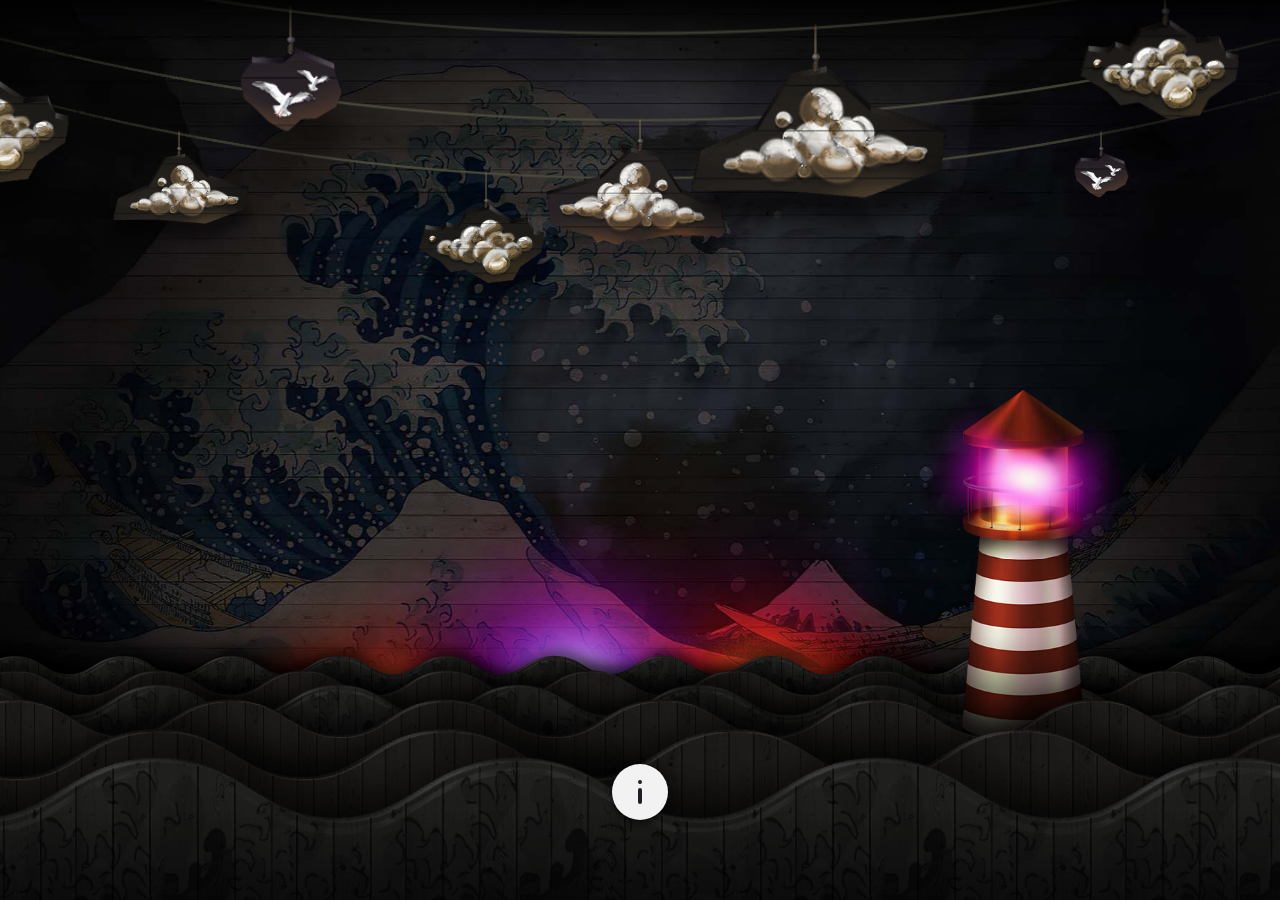
==== commit 667a970f: "Add files via upload" ====
--- a/index.html
+++ b/index.html
@@ -4,7 +4,7 @@
 
 	<meta http-equiv="Content-Type" content="text/html; charset=utf-8">
 
-	<title>hjwangwei.club</title>
+	<title>Spawn</title>
 	<!-- Behavioral Meta Data -->
 	<meta name="apple-mobile-web-app-capable" content="yes">
 	<meta name="viewport" content="width=device-width, initial-scale=1, maximum-scale=1, user-scalable=no">
@@ -79,17 +79,18 @@
 				<div class="cables center accelerate">
 					<div class="panel accelerate">
 						<header>
-							<h1>hjwangwei<em>.club</em></h1>
+							<h1>404<em> Error</em></h1>
 						</header>
 						
 						<div class="social">
-							请选择服务 <span class="handle"></span>
+							 <span class="handle"></span>
 						  <span class="handle"></span>
 						</div>
 						<ul class="links">
-						  <a class="github" target="_blank" href="sjcf/index.html"> 随机吃饭</a>
-							<li></li>
-						</ul>
+						  <li><a href="sjcf/index.html">
+							emmmm...</a></li>
+							<li><a target="_blank" href="jm/index.html">
+							Whatever...</a></li>
 				  </div>
 				</div>
 			</div>
@@ -112,10 +113,10 @@
 					<div class="tilt-scene">
 						<img class="tilt" src="assets/images/tilt.png">
 					</div>
-					<h2>Tilting is fun!</h2>
-					<p>For the best experience, check out this site on a mobile 
-					or tablet equipped with a gyroscope</p>
-					<p>(iPads are the coolest)</p>
+					<h2>emmmm</h2>
+					<p>为获得最佳体验，请在移动设备上查看此网站
+						或装有陀螺仪的平板电脑</p>
+					<p>(iPad上为最佳体验)</p>
 				</div>
 			</div>
 		</div>
@@ -204,9 +205,5 @@
 	},1000);
 
 	</script>
-<div style="text-align:center;clear:both">
-<p>适用浏览器：FireFox、Chrome、Safari、Opera、傲游、搜狗. 不支持IE8、360、世界之窗。</p>
-<p>来源：<a href="http://sc.chinaz.com/" target="_blank">站长素材</a></p>
-</div>
 </body>
 </html>
